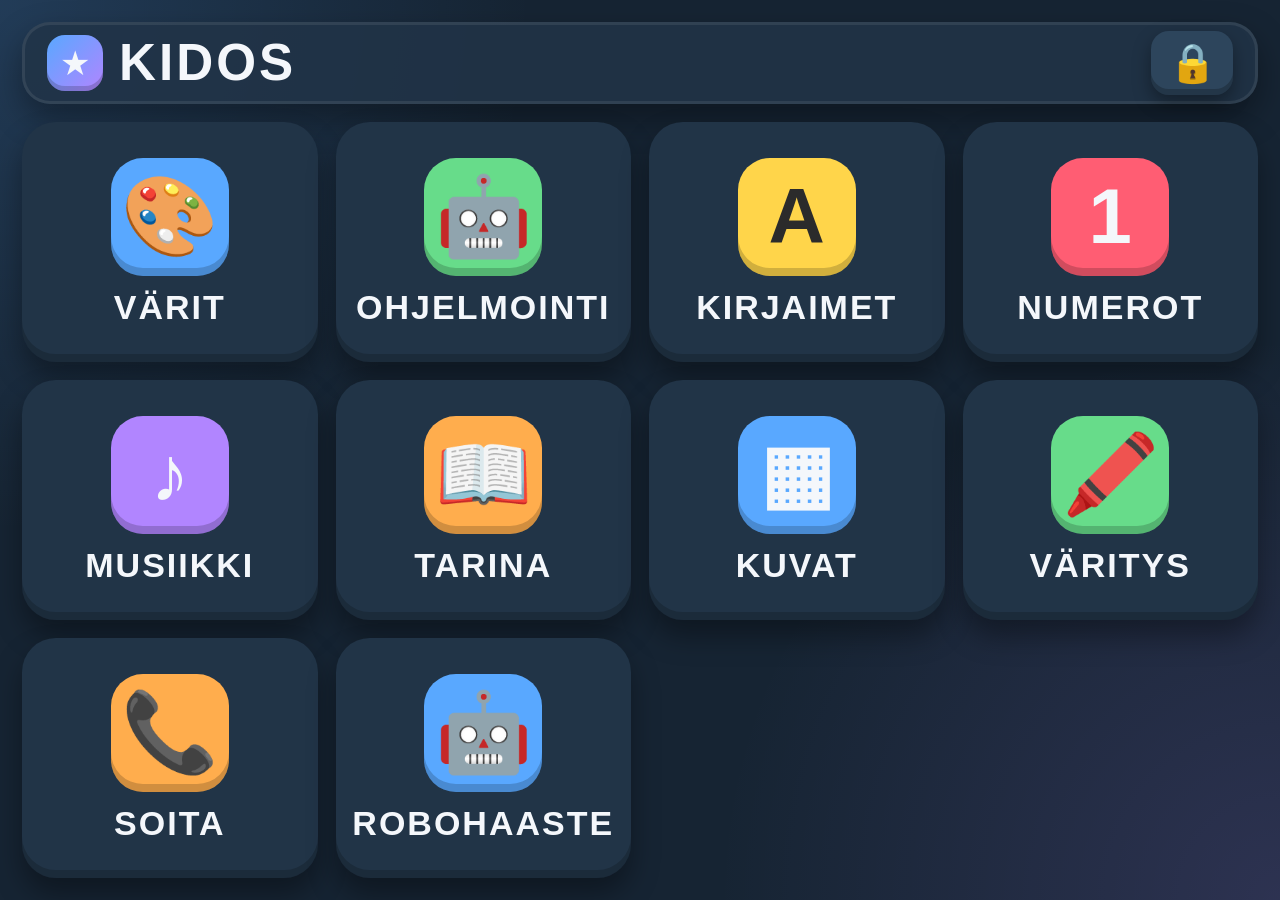
==== index.html @ 7a1a9dae "Initial commit: KidOS play environment for kids Adds the browser-based KidOS desktop shell and its a" ====
<!DOCTYPE html>
<html lang="fi">
  <head>
    <meta charset="UTF-8" />
    <meta name="viewport" content="width=device-width, initial-scale=1.0" />
    <title>KidOS</title>
    <link rel="stylesheet" href="./style.css" />
    <script src="./shared/audio.js" defer></script>
    <script src="./script.js" defer></script>
  </head>
  <body>
    <main class="screen" id="desktopScreen">
      <header class="topbar">
        <div class="brand">
          <div class="brand-mark" aria-hidden="true">★</div>
          <h1>KIDOS</h1>
        </div>

        <button
          class="lock-button topbar-lock-button"
          aria-label="Lukitse KidOS"
        >
          🔒
        </button>
      </header>

      <section class="desktop" aria-label="KidOS työpöytä">
        <button class="app-button" data-app="colors">
          <div class="app-icon blue">🎨</div>
          <div class="app-label">VÄRIT</div>
        </button>

        <button class="app-button" data-app="programming">
          <div class="app-icon green">🤖</div>
          <div class="app-label">OHJELMOINTI</div>
        </button>

        <button class="app-button" data-app="letters">
          <div class="app-icon yellow">A</div>
          <div class="app-label">KIRJAIMET</div>
        </button>

        <button class="app-button" data-app="numbers">
          <div class="app-icon red">1</div>
          <div class="app-label">NUMEROT</div>
        </button>

        <button class="app-button" data-app="music">
          <div class="app-icon purple">♪</div>
          <div class="app-label">MUSIIKKI</div>
        </button>

        <button class="app-button" data-app="story">
          <div class="app-icon orange">📖</div>
          <div class="app-label">TARINA</div>
        </button>

        <button class="app-button" data-app="photos">
          <span class="app-icon blue">▦</span>
          <span class="app-label">KUVAT</span>
        </button>

        <button class="app-button" data-app="coloring">
          <span class="app-icon green">🖍️</span>
          <span class="app-label">VÄRITYS</span>
        </button>

        <button class="app-button" data-app="call">
          <span class="app-icon orange">📞</span>
          <span class="app-label">SOITA</span>
        </button>

        <button class="app-button" data-app="robotchallenge">
          <span class="app-icon blue">🤖</span>
          <span class="app-label">ROBOHAASTE</span>
        </button>

      </section>
    </main>

    <section class="app-window" id="appWindow" aria-hidden="true">
      <header class="window-titlebar">
        <div class="window-title" id="windowTitle">SOVELLUS</div>

        <div class="window-actions">
          <button
            class="lock-button window-lock-button"
            aria-label="Lukitse KidOS"
          >
            🔒
          </button>

          <button
            class="close-button"
            id="closeButton"
            aria-label="Sulje sovellus"
          >
            ×
          </button>
        </div>
      </header>

      <iframe class="app-frame" id="appFrame" title="KidOS sovellus"></iframe>
    </section>

    <div class="lock-overlay" id="lockOverlay" aria-hidden="true">
      <iframe class="lock-frame" id="lockFrame" title="KidOS lukitus"></iframe>
    </div>
  </body>
</html>
---- style.css ----
:root {
  --bg: #162433;
  --panel: #213447;
  --panel-light: #2d455c;
  --text: #f4f7fb;
  --yellow: #ffd54a;
  --red: #ff5d73;
  --blue: #59a8ff;
  --green: #67dc8a;
  --purple: #b185ff;
  --orange: #ffad4d;
  --shadow: rgba(0, 0, 0, 0.35);
}

* {
  box-sizing: border-box;
  user-select: none;
  -webkit-tap-highlight-color: transparent;
}

html,
body,
button {
  cursor: url("./assets/kidos-cursor.svg") 8 5, auto;
}

body {
  margin: 0;
  min-height: 100vh;
  font-family: Arial, Helvetica, sans-serif;
  background:
    radial-gradient(circle at top left, rgba(89, 168, 255, 0.18), transparent 34%),
    radial-gradient(circle at bottom right, rgba(177, 133, 255, 0.15), transparent 36%),
    var(--bg);
  color: var(--text);
  overflow: hidden;
}

.screen {
  width: 100vw;
  height: 100vh;
  display: flex;
  flex-direction: column;
  padding: 22px;
  gap: 18px;
}

.topbar {
  height: 82px;
  background: rgba(33, 52, 71, 0.86);
  border: 3px solid rgba(255, 255, 255, 0.08);
  border-radius: 28px;
  box-shadow: 0 14px 32px var(--shadow);
  display: flex;
  align-items: center;
  justify-content: space-between;
  padding: 0 22px;
}

.brand {
  display: flex;
  align-items: center;
  gap: 16px;
}

.brand-mark {
  width: 56px;
  height: 56px;
  border-radius: 18px;
  background: linear-gradient(135deg, var(--blue), var(--purple));
  display: grid;
  place-items: center;
  font-size: 34px;
  box-shadow: inset 0 -5px 0 rgba(0, 0, 0, 0.18);
}

h1 {
  margin: 0;
  font-size: clamp(30px, 4vw, 54px);
  letter-spacing: 3px;
  line-height: 1;
}

.desktop {
  flex: 1;
  display: grid;
  grid-template-columns: repeat(4, minmax(130px, 1fr));
  grid-auto-rows: 1fr;
  gap: 18px;
  min-height: 0;
}

.app-button {
  border: 0;
  border-radius: 34px;
  background: var(--panel);
  color: var(--text);
  box-shadow:
    0 16px 28px var(--shadow),
    inset 0 -8px 0 rgba(0, 0, 0, 0.18);
  display: flex;
  flex-direction: column;
  align-items: center;
  justify-content: center;
  gap: 12px;
  padding: 18px;
  cursor: url("./assets/kidos-cursor.svg") 8 5, auto;
  transform: translateY(0) scale(1);
  transition:
    transform 120ms ease,
    filter 120ms ease,
    outline 120ms ease;
}

.app-button:hover,
.app-button:focus-visible {
  transform: translateY(-3px) scale(1.02);
  filter: brightness(1.12);
  outline: 5px solid rgba(255, 213, 74, 0.9);
}

.app-button:active {
  transform: translateY(4px) scale(0.98);
  box-shadow:
    0 8px 18px var(--shadow),
    inset 0 -3px 0 rgba(0, 0, 0, 0.18);
}

.app-icon {
  width: min(118px, 20vw);
  height: min(118px, 20vw);
  border-radius: 32px;
  display: grid;
  place-items: center;
  font-size: clamp(46px, 8vw, 78px);
  font-weight: 900;
  box-shadow: inset 0 -8px 0 rgba(0, 0, 0, 0.18);
}

.app-label {
  font-weight: 900;
  font-size: clamp(18px, 3vw, 34px);
  letter-spacing: 2px;
  text-align: center;
}

.blue {
  background: var(--blue);
}

.red {
  background: var(--red);
}

.green {
  background: var(--green);
}

.yellow {
  background: var(--yellow);
  color: #2b2b2b;
}

.purple {
  background: var(--purple);
}

.orange {
  background: var(--orange);
  color: #2b2b2b;
}

/* YHTEINEN LUKKONAPPI */

.lock-button {
  border: 0;
  border-radius: 18px;
  background: var(--panel-light);
  color: var(--text);
  font-size: 38px;
  font-weight: 900;
  width: 82px;
  height: 64px;
  line-height: 1;
  cursor: url("./assets/kidos-cursor.svg") 8 5, auto;
  box-shadow:
    0 8px 18px var(--shadow),
    inset 0 -6px 0 rgba(0, 0, 0, 0.22);
  transition:
    transform 120ms ease,
    filter 120ms ease,
    outline 120ms ease;
}

.lock-button:hover,
.lock-button:focus-visible {
  filter: brightness(1.15);
  outline: 5px solid rgba(255, 213, 74, 0.9);
}

.lock-button:active {
  transform: translateY(3px) scale(0.96);
  box-shadow:
    0 4px 12px var(--shadow),
    inset 0 -3px 0 rgba(0, 0, 0, 0.22);
}

/* SOVELLUSIKKUNA */

.app-window {
  position: fixed;
  inset: 22px;
  display: none;
  flex-direction: column;
  background: rgba(33, 52, 71, 0.96);
  border-radius: 30px;
  box-shadow: 0 20px 48px var(--shadow);
  overflow: hidden;
  z-index: 10;
}

.app-window.open {
  display: flex;
}

.window-titlebar {
  height: 88px;
  background: rgba(22, 36, 51, 0.96);
  display: flex;
  align-items: center;
  justify-content: space-between;
  padding: 14px 18px 14px 26px;
  border-bottom: 3px solid rgba(255, 255, 255, 0.08);
}

.window-title {
  font-size: clamp(28px, 5vw, 58px);
  font-weight: 900;
  letter-spacing: 3px;
}

.window-actions {
  display: flex;
  align-items: center;
  gap: 38px;
}

.close-button {
  border: 0;
  border-radius: 14px;
  background: var(--red);
  color: white;
  font-size: clamp(34px, 7vw, 58px);
  font-weight: 900;
  width: min(92px, 22vw);
  height: 64px;
  line-height: 1;
  cursor: url("./assets/kidos-cursor.svg") 8 5, auto;
  box-shadow:
    0 8px 18px var(--shadow),
    inset 0 -6px 0 rgba(0, 0, 0, 0.22);
  transition:
    transform 120ms ease,
    filter 120ms ease,
    outline 120ms ease;
}

.close-button:hover,
.close-button:focus-visible {
  filter: brightness(1.15);
  outline: 5px solid rgba(255, 255, 255, 0.18);
}

.close-button:active {
  transform: translateY(3px) scale(0.96);
  box-shadow:
    0 4px 12px var(--shadow),
    inset 0 -3px 0 rgba(0, 0, 0, 0.22);
}

.app-frame {
  flex: 1;
  width: 100%;
  border: 0;
  background: var(--bg);
}

/* LUKITUSNÄYTTÖ */

.lock-overlay {
  position: fixed;
  inset: 0;
  z-index: 999;
  background: var(--bg);
  display: none;
}

.lock-overlay.open {
  display: block;
}

.lock-frame {
  width: 100%;
  height: 100%;
  border: 0;
  background: var(--bg);
}

/* PIENET RUUDUT */

@media (max-width: 740px) {
  .screen {
    padding: 12px;
    gap: 12px;
  }

  .topbar {
    height: 72px;
    border-radius: 22px;
    padding: 0 14px;
  }

  .brand-mark {
    width: 50px;
    height: 50px;
    border-radius: 16px;
    font-size: 30px;
  }

  .desktop {
    grid-template-columns: repeat(2, minmax(110px, 1fr));
    gap: 12px;
  }

  .app-button {
    border-radius: 26px;
  }

  .lock-button {
    width: 68px;
    height: 58px;
    border-radius: 16px;
    font-size: 30px;
  }

  .app-window {
    inset: 10px;
    border-radius: 22px;
  }

  .window-titlebar {
    height: 76px;
    padding: 10px 12px 10px 18px;
  }

  .window-actions {
    gap: 24px;
  }
}
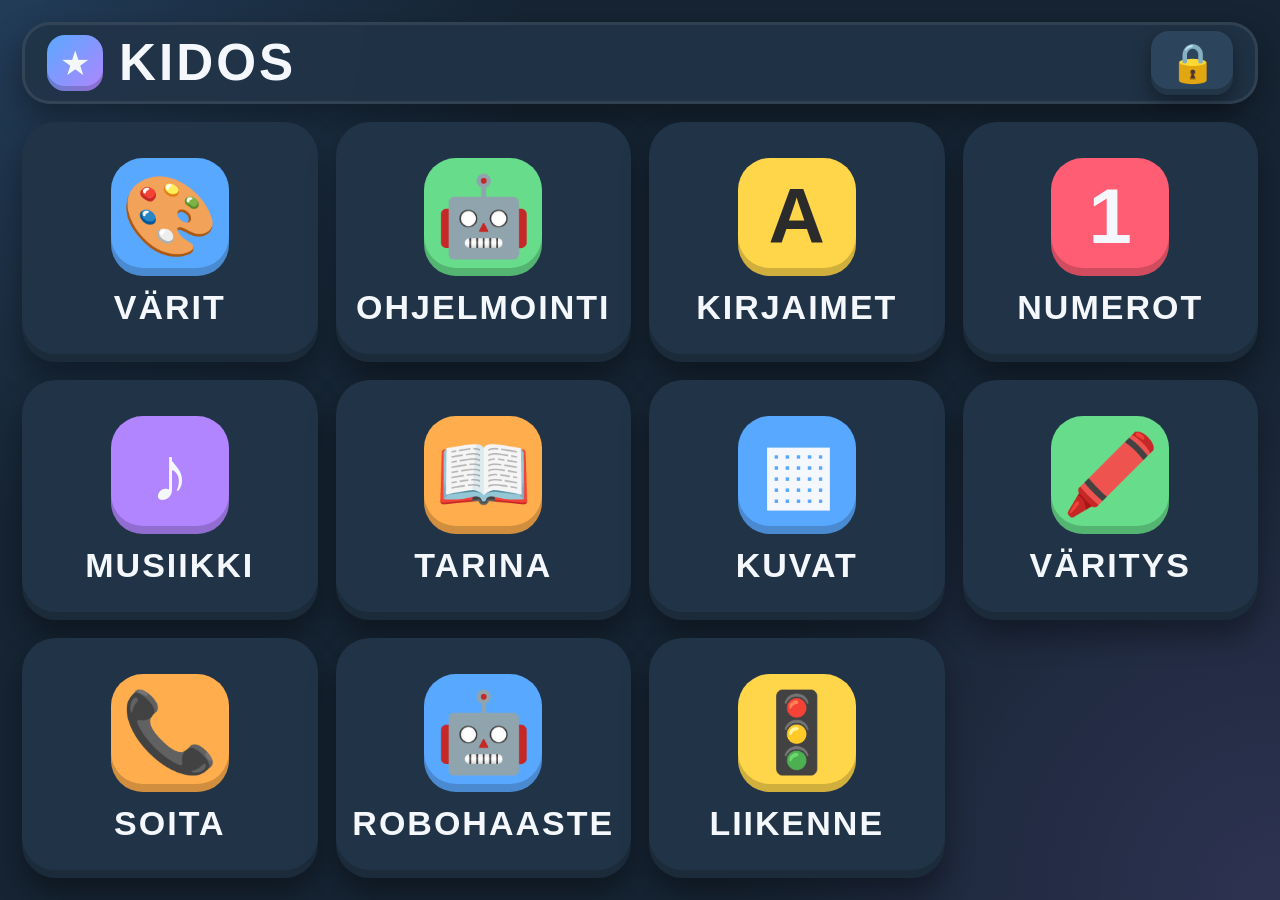
==== commit c0bb224f: "Lisää LIIKENNE-sovellus Uusi peli, jossa robottia ohjataan nuolinäppäimillä tai ruudun ristiohjaimel" ====
--- a/index.html
+++ b/index.html
@@ -75,6 +75,11 @@
           <span class="app-label">ROBOHAASTE</span>
         </button>
 
+        <button class="app-button" data-app="traffic">
+          <span class="app-icon yellow">🚦</span>
+          <span class="app-label">LIIKENNE</span>
+        </button>
+
       </section>
     </main>
 
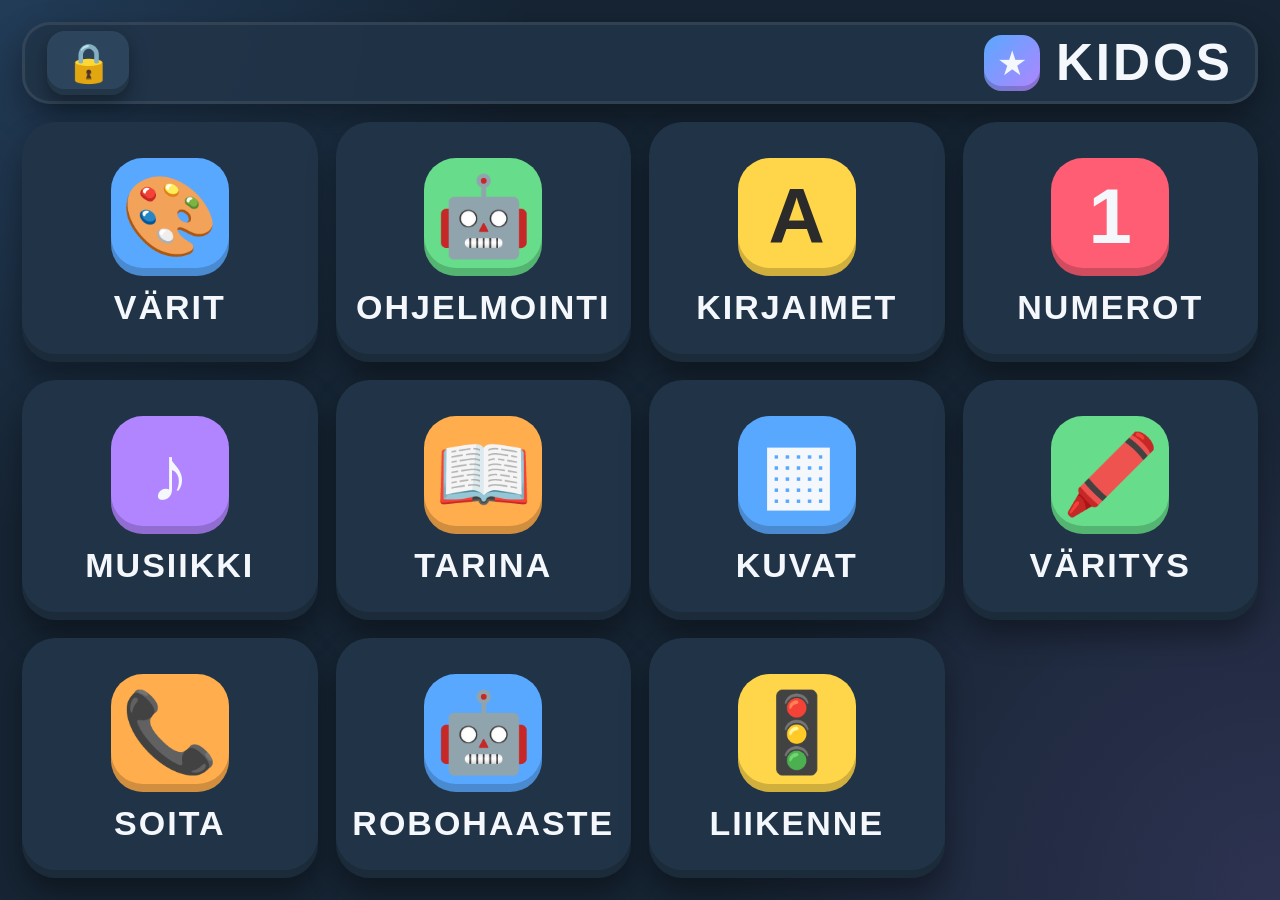
==== commit 675e366f: "Siirrä lukituspainike vasemmalle ja skaalaa liikennelauta paneeliin Co-Authored-By: Claude Sonnet 5 " ====
--- a/index.html
+++ b/index.html
@@ -11,17 +11,17 @@
   <body>
     <main class="screen" id="desktopScreen">
       <header class="topbar">
-        <div class="brand">
-          <div class="brand-mark" aria-hidden="true">★</div>
-          <h1>KIDOS</h1>
-        </div>
-
         <button
           class="lock-button topbar-lock-button"
           aria-label="Lukitse KidOS"
         >
           🔒
         </button>
+
+        <div class="brand">
+          <div class="brand-mark" aria-hidden="true">★</div>
+          <h1>KIDOS</h1>
+        </div>
       </header>
 
       <section class="desktop" aria-label="KidOS työpöytä">
@@ -85,16 +85,16 @@
 
     <section class="app-window" id="appWindow" aria-hidden="true">
       <header class="window-titlebar">
+        <button
+          class="lock-button window-lock-button"
+          aria-label="Lukitse KidOS"
+        >
+          🔒
+        </button>
+
         <div class="window-title" id="windowTitle">SOVELLUS</div>
 
         <div class="window-actions">
-          <button
-            class="lock-button window-lock-button"
-            aria-label="Lukitse KidOS"
-          >
-            🔒
-          </button>
-
           <button
             class="close-button"
             id="closeButton"
--- a/style.css
+++ b/style.css
@@ -229,7 +229,7 @@
   display: flex;
   align-items: center;
   justify-content: space-between;
-  padding: 14px 18px 14px 26px;
+  padding: 14px 18px;
   border-bottom: 3px solid rgba(255, 255, 255, 0.08);
 }
 
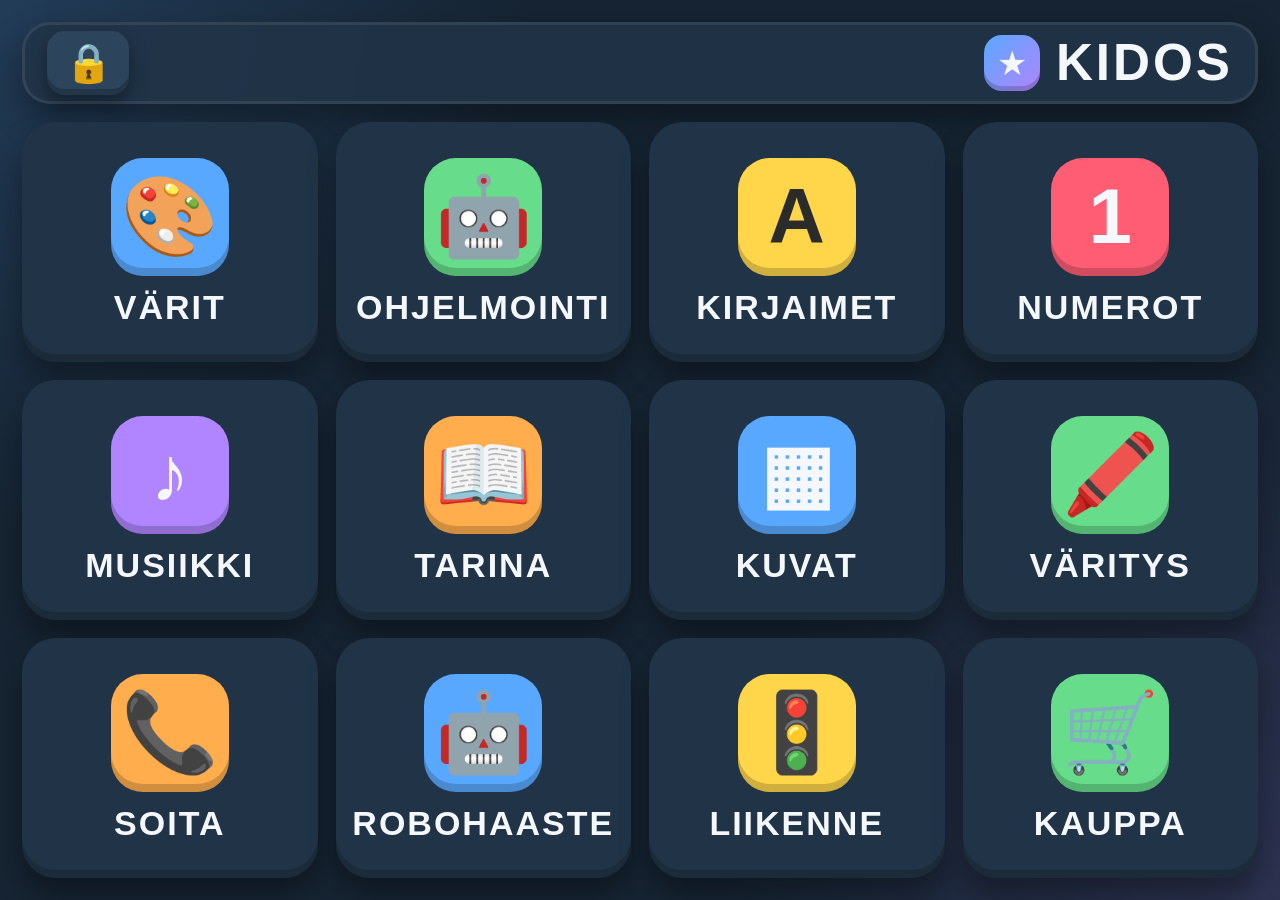
==== commit ffeb6308: "Lisää KAUPPA-sovellus viivakoodinlukijatuella Kauppaleikki: tuotteet hyllystä tai USB-viivakoodinluk" ====
--- a/index.html
+++ b/index.html
@@ -80,6 +80,11 @@
           <span class="app-label">LIIKENNE</span>
         </button>
 
+        <button class="app-button" data-app="shop">
+          <span class="app-icon green">🛒</span>
+          <span class="app-label">KAUPPA</span>
+        </button>
+
       </section>
     </main>
 
